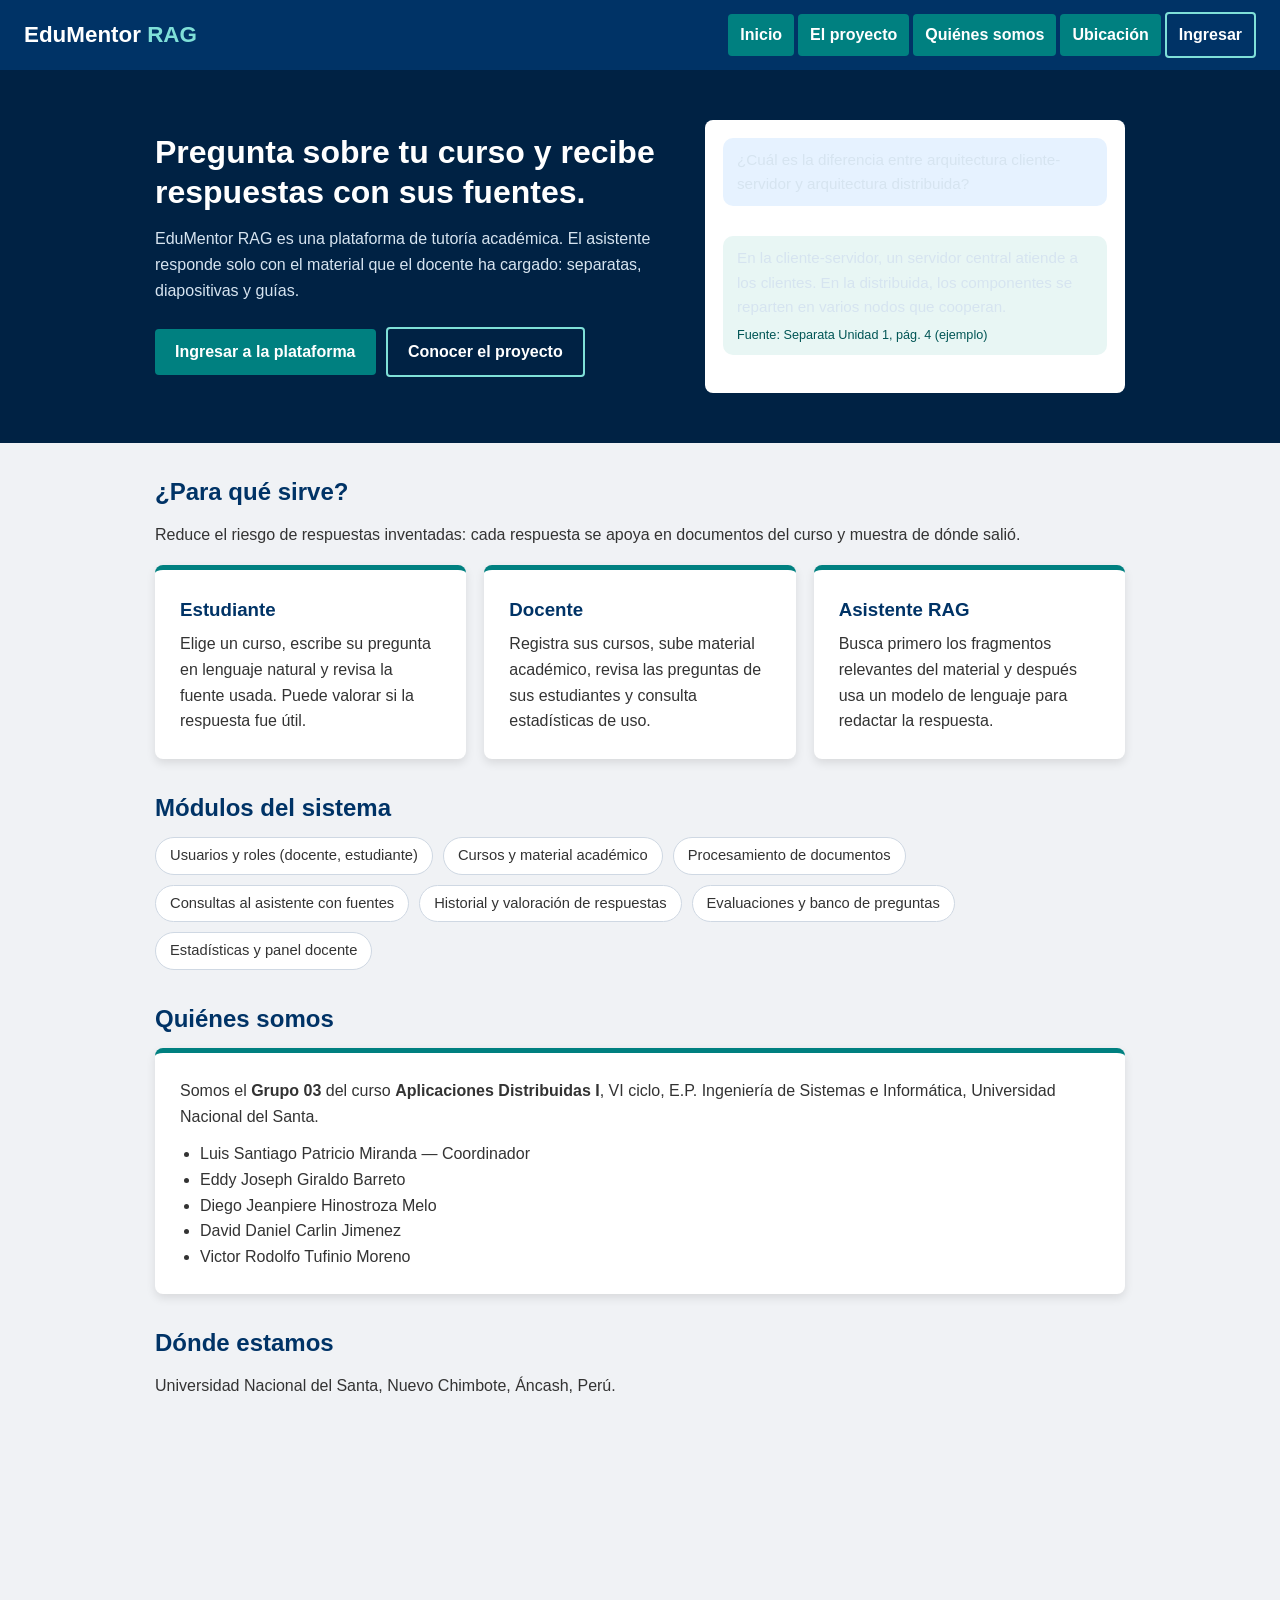
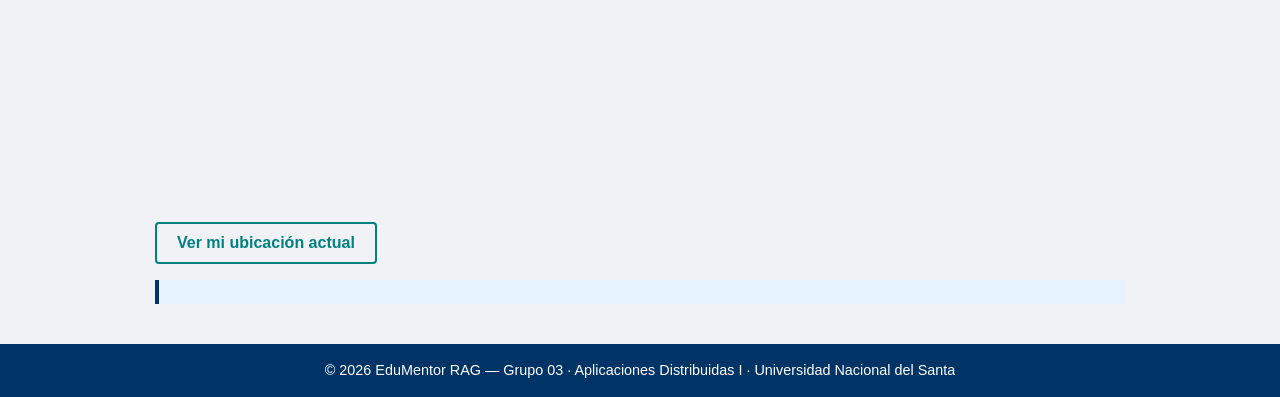
==== index.html @ 72c30a79 "Primer commit: subiendo proyecto" ====
<!DOCTYPE html>
<html lang="es">
<head>
<meta charset="UTF-8">
<meta name="viewport" content="width=device-width, initial-scale=1.0">
<title>Inicio | EduMentor RAG</title>
<link rel="stylesheet" href="css/styles.css">
</head>
<body>
<header class="header">
  <a class="logo" href="index.html">EduMentor <span>RAG</span></a>
  <button class="menu-btn" id="menuBtn" aria-label="Abrir menú">&#9776;</button>
  <nav class="nav" id="menu">
    <a href="index.html">Inicio</a>
    <a href="index.html#proyecto">El proyecto</a>
    <a href="index.html#nosotros">Quiénes somos</a>
    <a href="index.html#ubicacion">Ubicación</a>
    <a href="dashboard.html" id="navPanel" hidden>Mi panel</a>
    <a href="login.html" id="navLogin" class="btn-nav">Ingresar</a>
    <a href="#" id="navSalir" class="btn-nav" hidden>Salir</a>
  </nav>
</header>
<main>
  <section class="hero">
    <div class="hero-txt">
      <h1>Pregunta sobre tu curso y recibe respuestas con sus fuentes.</h1>
      <p>EduMentor RAG es una plataforma de tutoría académica. El asistente responde solo con el material que el docente ha cargado: separatas, diapositivas y guías.</p>
      <a class="btn" href="login.html">Ingresar a la plataforma</a>
      <a class="btn btn-sec" href="#proyecto">Conocer el proyecto</a>
    </div>
    <div class="chat-demo" aria-label="Ejemplo de consulta">
      <p class="burbuja est">¿Cuál es la diferencia entre arquitectura cliente-servidor y arquitectura distribuida?</p>
      <p class="burbuja ia">En la cliente-servidor, un servidor central atiende a los clientes. En la distribuida, los componentes se reparten en varios nodos que cooperan.
        <small>Fuente: Separata Unidad 1, pág. 4 (ejemplo)</small></p>
    </div>
  </section>

  <section class="container" id="proyecto">
    <h2>¿Para qué sirve?</h2>
    <p class="intro">Reduce el riesgo de respuestas inventadas: cada respuesta se apoya en documentos del curso y muestra de dónde salió.</p>
    <div class="grid">
      <article class="card"><h3>Estudiante</h3><p>Elige un curso, escribe su pregunta en lenguaje natural y revisa la fuente usada. Puede valorar si la respuesta fue útil.</p></article>
      <article class="card"><h3>Docente</h3><p>Registra sus cursos, sube material académico, revisa las preguntas de sus estudiantes y consulta estadísticas de uso.</p></article>
      <article class="card"><h3>Asistente RAG</h3><p>Busca primero los fragmentos relevantes del material y después usa un modelo de lenguaje para redactar la respuesta.</p></article>
    </div>
    <h2>Módulos del sistema</h2>
    <ul class="modulos">
      <li>Usuarios y roles (docente, estudiante)</li>
      <li>Cursos y material académico</li>
      <li>Procesamiento de documentos</li>
      <li>Consultas al asistente con fuentes</li>
      <li>Historial y valoración de respuestas</li>
      <li>Evaluaciones y banco de preguntas</li>
      <li>Estadísticas y panel docente</li>
    </ul>

  </section>

  <section class="container" id="nosotros">
    <h2>Quiénes somos</h2>
    <div class="card"> 
      <p>Somos el <strong>Grupo 03</strong> del curso <strong>Aplicaciones Distribuidas I</strong>, VI ciclo, E.P. Ingeniería de Sistemas e Informática, Universidad Nacional del Santa.</p>
      <ul class="integrantes">
        <li>Luis Santiago Patricio Miranda &mdash; Coordinador</li>
        <li>Eddy Joseph Giraldo Barreto</li>
        <li>Diego Jeanpiere Hinostroza Melo</li>
        <li>David Daniel Carlin Jimenez</li>
        <li>Victor Rodolfo Tufinio Moreno</li>
      </ul>
    </div>
  </section>

  <section class="container" id="ubicacion">
    <h2>Dónde estamos</h2>
    <p class="intro">Universidad Nacional del Santa, Nuevo Chimbote, Áncash, Perú.</p>
    <div class="mapa">
      <iframe title="Mapa de la Universidad Nacional del Santa"
        src="https://www.google.com/maps?q=Universidad+Nacional+del+Santa+Nuevo+Chimbote&output=embed"
        loading="lazy" allowfullscreen referrerpolicy="no-referrer-when-downgrade"></iframe>
    </div>
    <button class="btn btn-sec" id="btnUbicacion" type="button">Ver mi ubicación actual</button>
    <p id="ubicacionMsg" class="estado" aria-live="polite"></p>
  </section>
</main>
<footer class="footer">
  <p>&copy; 2026 EduMentor RAG &mdash; Grupo 03 &middot; Aplicaciones Distribuidas I &middot; Universidad Nacional del Santa</p>
</footer>
<script src="js/main.js"></script>
</body>
</html>
---- css/styles.css ----
:root{--azul:#003366;--azul-osc:#002244;--verde:#008080;--verde-osc:#005555;--fondo:#f0f2f5;--txt:#333}
*{box-sizing:border-box;margin:0;padding:0}
body{font-family:'Segoe UI',Tahoma,Geneva,Verdana,sans-serif;background:var(--fondo);color:var(--txt);line-height:1.6}
a{color:var(--verde)}
a:focus-visible,button:focus-visible,input:focus-visible,select:focus-visible,textarea:focus-visible{outline:3px solid #ffb703;outline-offset:2px}

/* Cabecera y navegación (Flexbox) */
.header{display:flex;justify-content:space-between;align-items:center;flex-wrap:wrap;background:var(--azul);padding:12px 24px}
.logo{color:#fff;font-size:1.4rem;font-weight:700;text-decoration:none}
.logo span{color:#7fe0d8}
.nav{display:flex;gap:4px;align-items:center;flex-wrap:wrap}
.nav a{color:#fff;text-decoration:none;padding:8px 12px;border-radius:4px;font-weight:600;transition:background .3s}
.nav a:hover,.nav a.activo{background:var(--verde)}
.nav .btn-nav{border:2px solid #7fe0d8}
.menu-btn{display:none;background:none;border:0;color:#fff;font-size:1.8rem;cursor:pointer}

/* Hero */
.hero{display:flex;gap:30px;align-items:center;justify-content:center;flex-wrap:wrap;background:var(--azul-osc);color:#fff;padding:50px 24px}
.hero-txt{flex:1 1 340px;max-width:520px}
.hero h1{font-size:2rem;line-height:1.25;margin-bottom:14px}
.hero p{margin-bottom:20px;color:#d6e4f0}
.chat-demo{flex:1 1 300px;max-width:420px;background:#fff;color:var(--txt);border-radius:8px;padding:18px;display:flex;flex-direction:column;gap:10px}
.burbuja{padding:10px 14px;border-radius:10px;font-size:.95rem}
.burbuja.est{background:#e6f2ff;align-self:flex-end}
.burbuja.ia{background:#e8f6f4}
.burbuja small{display:block;margin-top:6px;color:var(--verde-osc)}

/* Contenido */
.container{max-width:1000px;margin:30px auto;padding:0 15px}
.container.estrecho{max-width:700px}
.container h2{color:var(--azul);margin-bottom:10px}
.intro{margin-bottom:18px}
.grid{display:flex;gap:18px;flex-wrap:wrap;margin-bottom:30px}
.grid .card{flex:1 1 260px}
.card{background:#fff;padding:25px;border-radius:8px;box-shadow:0 4px 10px rgba(0,0,0,.1);border-top:5px solid var(--verde)}
.card h3{color:var(--azul);margin-bottom:6px}
.modulos{list-style:none;display:flex;flex-wrap:wrap;gap:10px;margin-bottom:20px}
.modulos li{background:#fff;border:1px solid #cfd8e3;border-radius:20px;padding:6px 14px;font-size:.92rem}
.estado{background:#e6f2ff;border-left:4px solid var(--azul);padding:12px 15px;margin-top:12px}
.integrantes{margin:12px 0 0 20px}
.mapa{margin-bottom:14px}
.mapa iframe{width:100%;height:380px;border:0;border-radius:8px}

/* Botones */
.btn{display:inline-block;background:var(--verde);color:#fff;border:0;padding:10px 20px;border-radius:4px;font-weight:700;text-decoration:none;cursor:pointer;font-size:1rem;margin:4px 6px 4px 0}
.btn:hover{background:var(--verde-osc)}
.btn-sec{background:transparent;border:2px solid var(--verde);color:var(--verde)}
.hero .btn-sec{color:#fff;border-color:#7fe0d8}

/* Formularios */
.form-group{margin-bottom:18px}
.form-group label{display:block;margin-bottom:6px;font-weight:600}
.form-group label.check{font-weight:400;margin-top:6px}
.input-control{width:100%;padding:10px;border:1px solid #ccc;border-radius:4px;font-size:14px}
.input-control:focus{border-color:var(--verde)}
.btn-submit{background:var(--verde);color:#fff;border:0;padding:12px 20px;font-size:16px;border-radius:4px;cursor:pointer;width:100%;font-weight:700}
.btn-submit:hover{background:var(--verde-osc)}
.alerta{background:#fdecea;border-left:4px solid #c0392b;padding:10px 14px;margin:10px 0;color:#7b1e14}
.resultado{background:#e6f2ff;border-left:4px solid var(--azul);padding:15px;margin-bottom:16px}
.ok{color:green}
.nota{margin-top:16px;font-size:.85rem;color:#555}

.footer{text-align:center;padding:15px;background:var(--azul);color:#fff;margin-top:40px;font-size:.9rem}

/* Responsive */
@media (max-width:700px){
  .menu-btn{display:block}
  .nav{display:none;flex-direction:column;align-items:stretch;width:100%;margin-top:10px}
  .nav.abierto{display:flex}
  .nav a{text-align:center;border-bottom:1px solid rgba(255,255,255,.1)}
  .hero h1{font-size:1.5rem}
  .card{padding:15px}
  .mapa iframe{height:280px}
}
@media (prefers-reduced-motion:reduce){*{transition:none!important}}
[hidden]{display:none!important}

/* Tarjeta con boceto en el panel */
.card-link{display:block;text-decoration:none;color:inherit;transition:transform .2s,box-shadow .2s}
.card-link:hover{transform:translateY(-3px);box-shadow:0 8px 16px rgba(0,0,0,.15)}
.boceto{display:flex;flex-direction:column;gap:8px;border:2px dashed #9fb3c8;border-radius:8px;padding:12px;margin:10px 0;background:#fafcff}
.b-linea{height:12px;border-radius:6px;background:#cfd8e3;display:block}
.b-der{width:60%;align-self:flex-end;background:#b9dcd9}
.b-izq{width:75%}
.b-izq.corta{width:45%}
.b-input{height:18px;border:2px solid #9fb3c8;border-radius:9px;display:block;margin-top:4px}

/* Chat */
.sr{position:absolute;left:-9999px}
.chat{background:#fff;border-radius:8px;box-shadow:0 4px 10px rgba(0,0,0,.1);border-top:5px solid var(--verde);padding:20px}
.chat-top{display:flex;justify-content:space-between;align-items:center;gap:12px;flex-wrap:wrap;margin-bottom:8px}
.chat-top h2{margin:0}
.chat-top select{width:auto;min-width:220px}
.aviso{font-size:.85rem;color:#555;margin-bottom:12px}
.chat-msgs{display:flex;flex-direction:column;gap:10px;min-height:260px;max-height:420px;overflow-y:auto;padding:12px;border:2px dashed #cfd8e3;border-radius:8px;background:#fafcff}
.chat-msgs .burbuja{max-width:85%}
.chat-msgs .est{align-self:flex-end}
.valorar{display:flex;gap:6px;flex-wrap:wrap;margin-top:8px}
.valorar button{border:1px solid #9fb3c8;background:#fff;border-radius:14px;padding:3px 10px;font-size:.8rem;cursor:pointer}
.valorar button:hover{background:#e8f6f4}
.chips{display:flex;gap:8px;flex-wrap:wrap;margin:12px 0}
.chip{border:1px solid var(--verde);color:var(--verde-osc);background:#fff;border-radius:16px;padding:5px 12px;font-size:.85rem;cursor:pointer}
.chip:hover{background:#e8f6f4}
.chat-form{display:flex;gap:8px}
.chat-form .btn{margin:0}
@media (max-width:700px){.chat-top select{width:100%}}

/* Estilos complementarios para módulos de EduMentor RAG */
.acciones-top{display:flex;justify-content:space-between;align-items:center;flex-wrap:wrap;gap:12px;margin-bottom:20px}
.btn-sm{padding:6px 12px;font-size:0.85rem;margin:0 4px 4px 0}
.btn-peligro{background:#c0392b}
.btn-peligro:hover{background:#962d22}
.alerta-exito{background:#eafaf1;border-left:4px solid #2ecc71;padding:12px 16px;margin:12px 0;color:#1e8449;border-radius:0 4px 4px 0}

/* Tablas responsivas */
.tabla-responsive{width:100%;overflow-x:auto;margin:15px 0}
.tabla{width:100%;border-collapse:collapse;background:#fff;border-radius:8px;overflow:hidden;box-shadow:0 2px 6px rgba(0,0,0,.08)}
.tabla th,.tabla td{padding:12px 14px;text-align:left;border-bottom:1px solid #eef2f6;font-size:0.92rem}
.tabla th{background:#e8f0f8;color:var(--azul);font-weight:700}
.tabla tr:hover{background:#f8fafc}

/* Badges e indicadores */
.badge{display:inline-block;padding:3px 10px;border-radius:12px;font-size:0.78rem;font-weight:600}
.badge-verde{background:#e6f7f2;color:#006655}
.badge-azul{background:#e6f0fa;color:#003366}
.badge-amarillo{background:#fff8e6;color:#b78103}
.badge-rojo{background:#fdecea;color:#a82315}

/* Métricas y Estadísticas */
.stats-grid{display:grid;grid-template-columns:repeat(auto-fit,minmax(210px,1fr));gap:16px;margin:20px 0}
.stat-card{background:#fff;padding:20px;border-radius:8px;box-shadow:0 3px 8px rgba(0,0,0,.08);border-left:5px solid var(--verde)}
.stat-card.azul{border-left-color:var(--azul)}
.stat-card.amarillo{border-left-color:#f39c12}
.stat-num{font-size:2.2rem;font-weight:700;color:var(--azul);line-height:1.1;margin-bottom:6px}
.stat-label{font-size:0.88rem;color:#555;font-weight:600}

/* Fuentes RAG y fragmentos */
.fuente-box{background:#f2f8f7;border:1px solid #bce3dc;border-radius:6px;padding:10px 14px;margin-top:10px;font-size:0.88rem}
.fuente-box strong{color:var(--verde-osc)}
.fuente-texto{font-style:italic;color:#333;margin-top:4px;display:block;border-left:3px solid var(--verde);padding-left:8px;background:#fff;padding:6px 10px;border-radius:0 4px 4px 0}
.reportar-box{margin-top:8px;font-size:0.82rem;color:#555}
.reportar-box select{padding:4px 8px;font-size:0.82rem;border-radius:4px;border:1px solid #cfd8e3}

/* Módulo de Evaluación / Quiz */
.quiz-card{background:#fff;padding:20px;border-radius:8px;box-shadow:0 3px 8px rgba(0,0,0,.08);margin-bottom:20px;border-left:4px solid var(--azul)}
.quiz-pregunta{font-weight:700;font-size:1.05rem;margin-bottom:12px;color:var(--azul-osc)}
.quiz-opcion{display:block;padding:10px 14px;border:1px solid #dcdfe6;border-radius:6px;margin-bottom:8px;cursor:pointer;transition:background .2s}
.quiz-opcion:hover{background:#f4f8fb}
.quiz-opcion input{margin-right:10px}
.quiz-explicacion{background:#eef6fc;border-left:3px solid var(--azul);padding:10px 14px;margin-top:10px;border-radius:0 4px 4px 0;font-size:0.88rem}
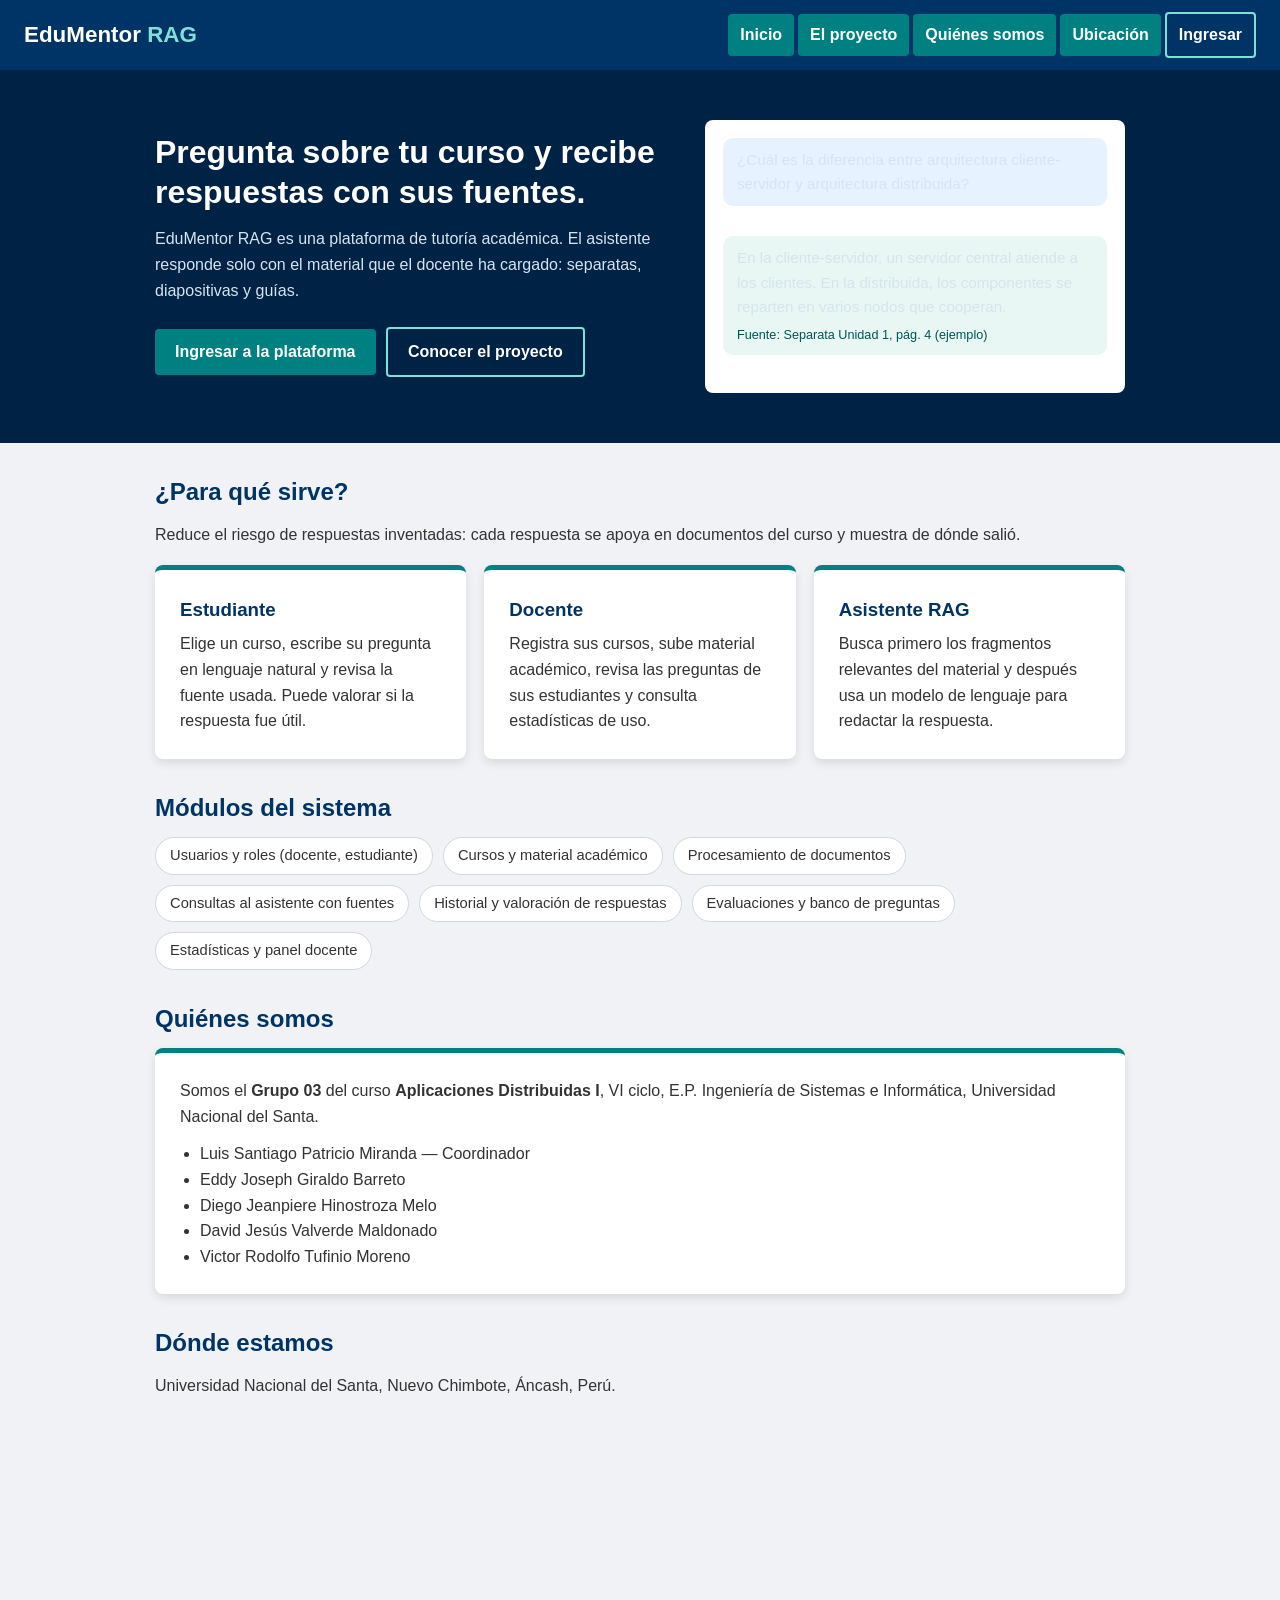
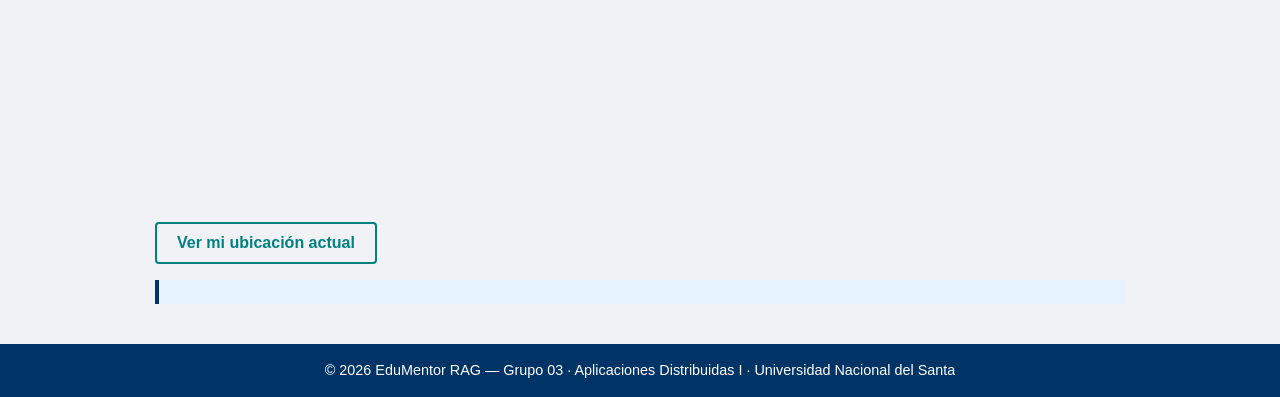
==== commit 760fb3a4: "Sincronización local" ====
--- a/index.html
+++ b/index.html
@@ -64,7 +64,7 @@
         <li>Luis Santiago Patricio Miranda &mdash; Coordinador</li>
         <li>Eddy Joseph Giraldo Barreto</li>
         <li>Diego Jeanpiere Hinostroza Melo</li>
-        <li>David Daniel Carlin Jimenez</li>
+        <li>David Jesús Valverde Maldonado</li>
         <li>Victor Rodolfo Tufinio Moreno</li>
       </ul>
     </div>
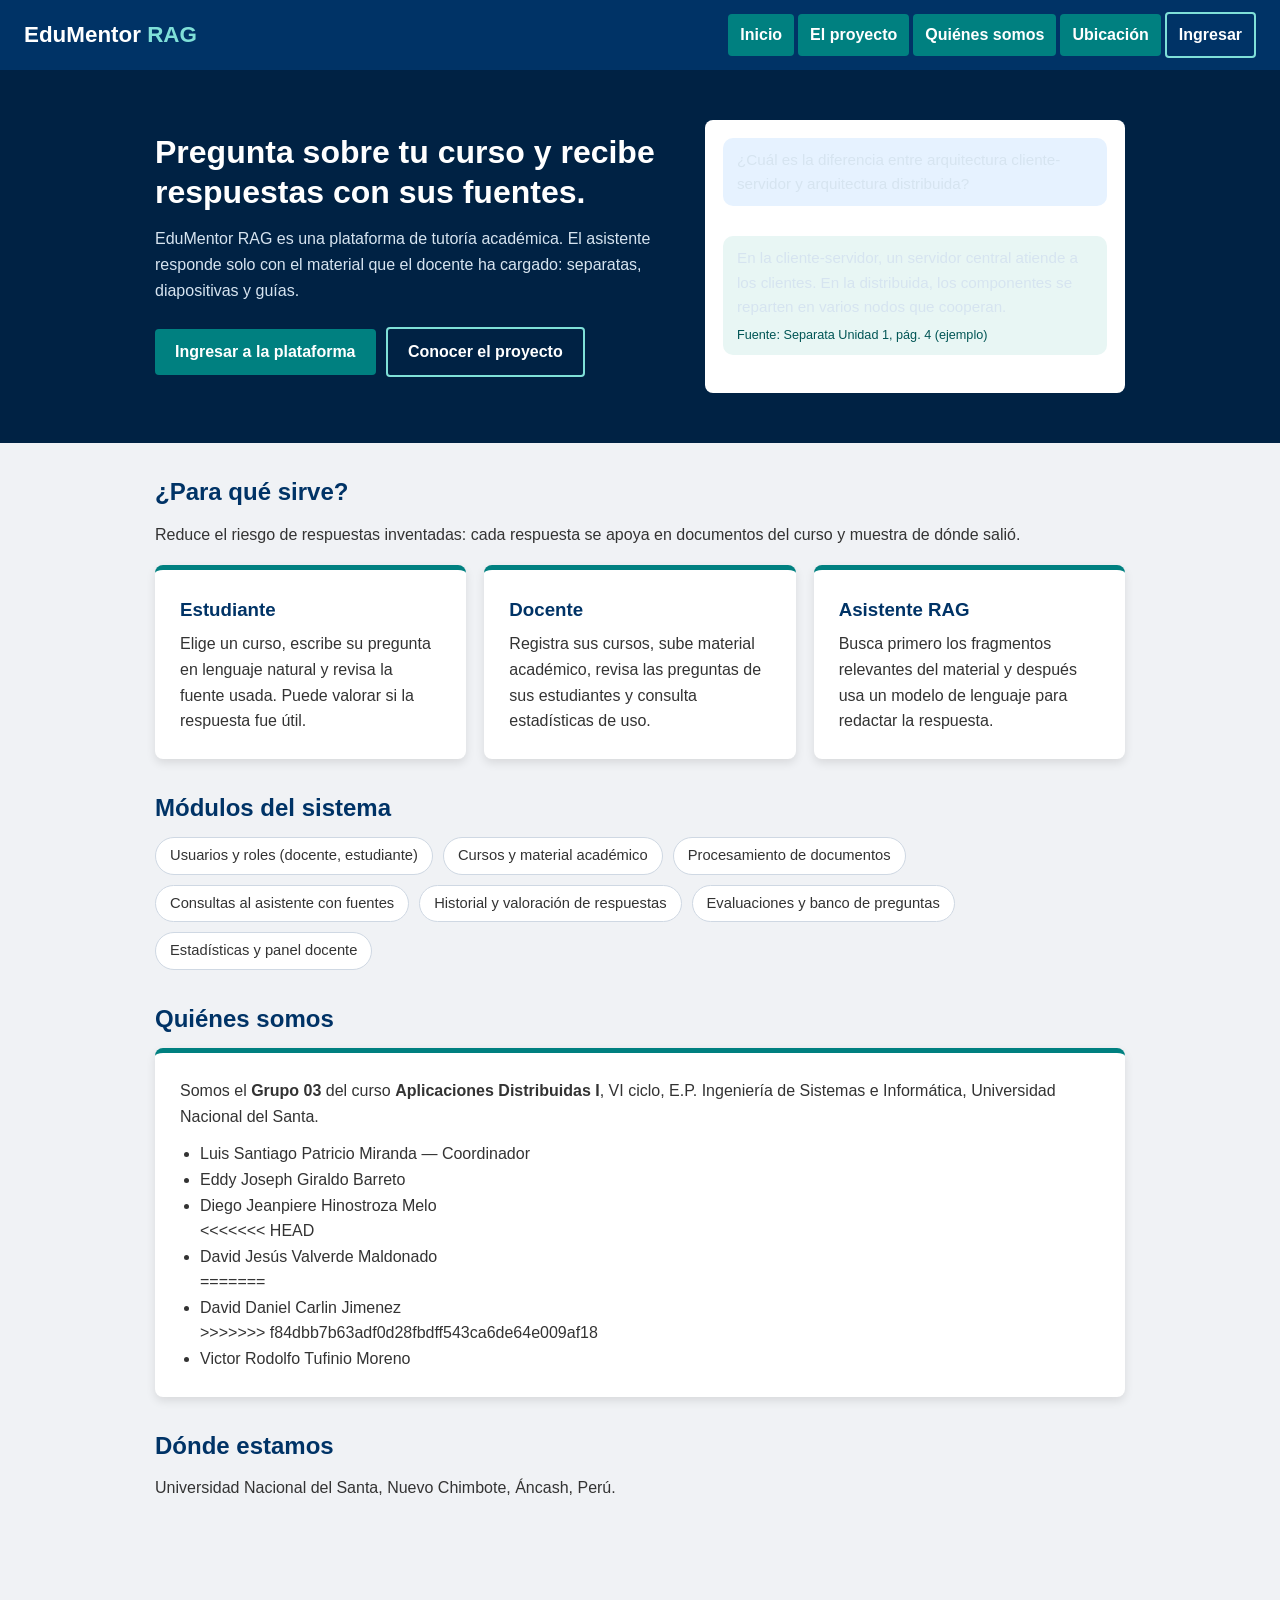
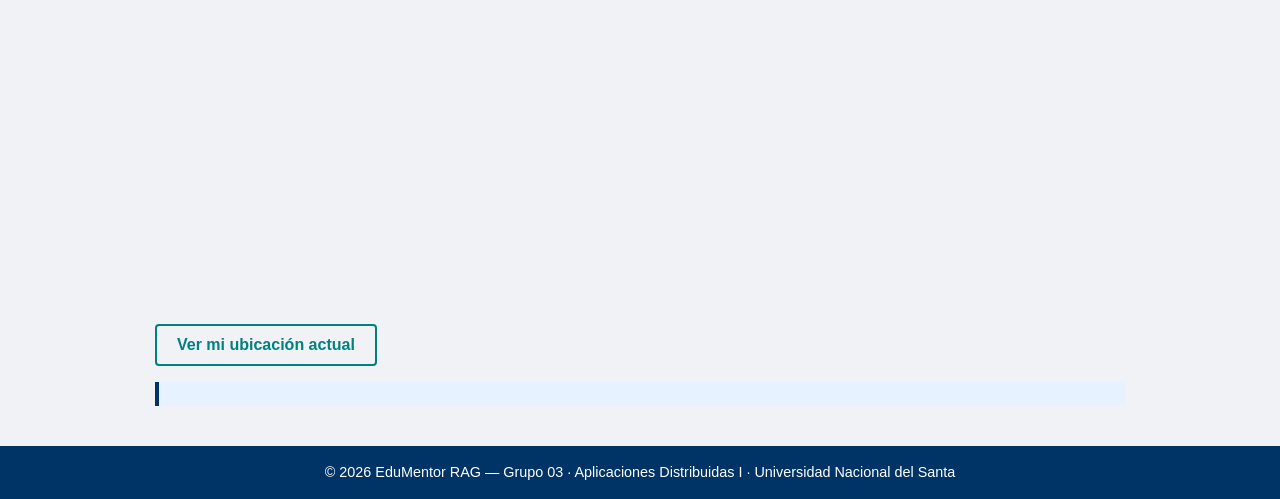
==== commit fc92b02d: "cambio  de nombre" ====
--- a/index.html
+++ b/index.html
@@ -64,7 +64,11 @@
         <li>Luis Santiago Patricio Miranda &mdash; Coordinador</li>
         <li>Eddy Joseph Giraldo Barreto</li>
         <li>Diego Jeanpiere Hinostroza Melo</li>
+<<<<<<< HEAD
         <li>David Jesús Valverde Maldonado</li>
+=======
+        <li>David Daniel Carlin Jimenez</li>
+>>>>>>> f84dbb7b63adf0d28fbdff543ca6de64e009af18
         <li>Victor Rodolfo Tufinio Moreno</li>
       </ul>
     </div>
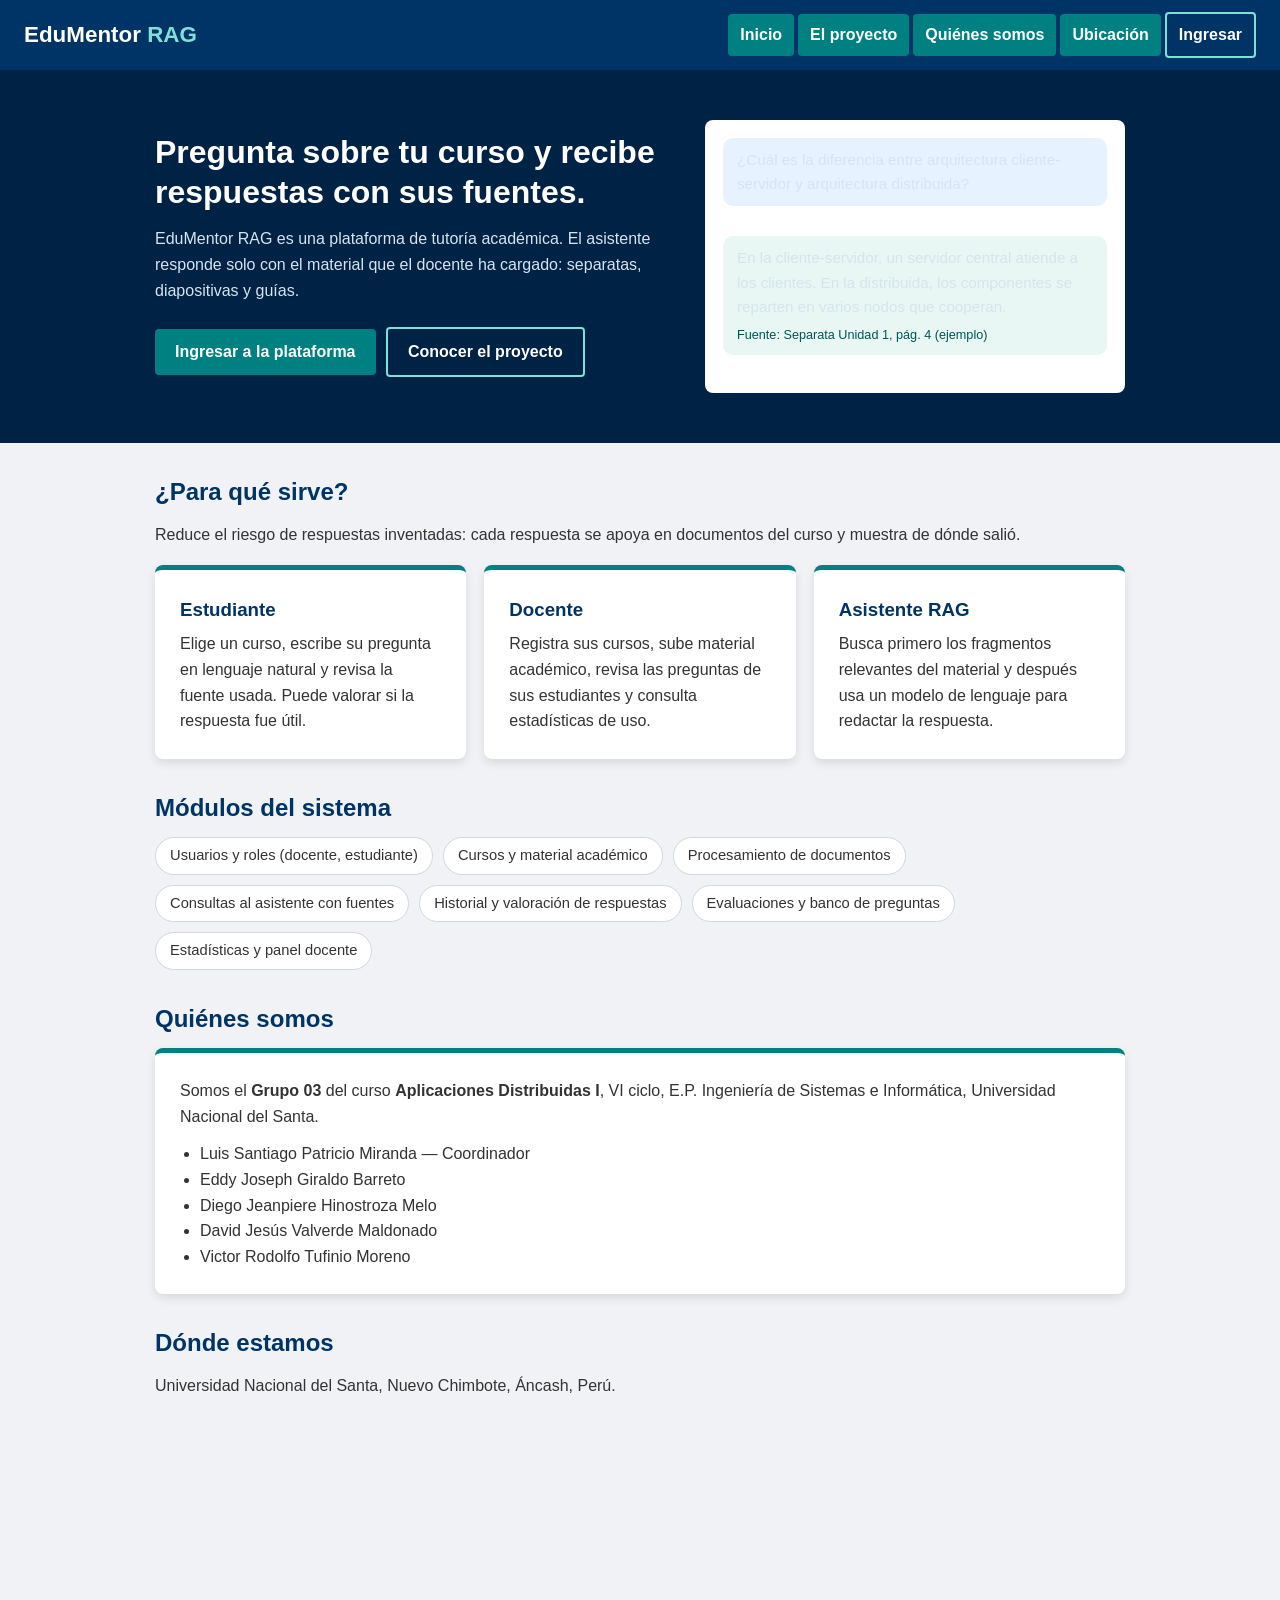
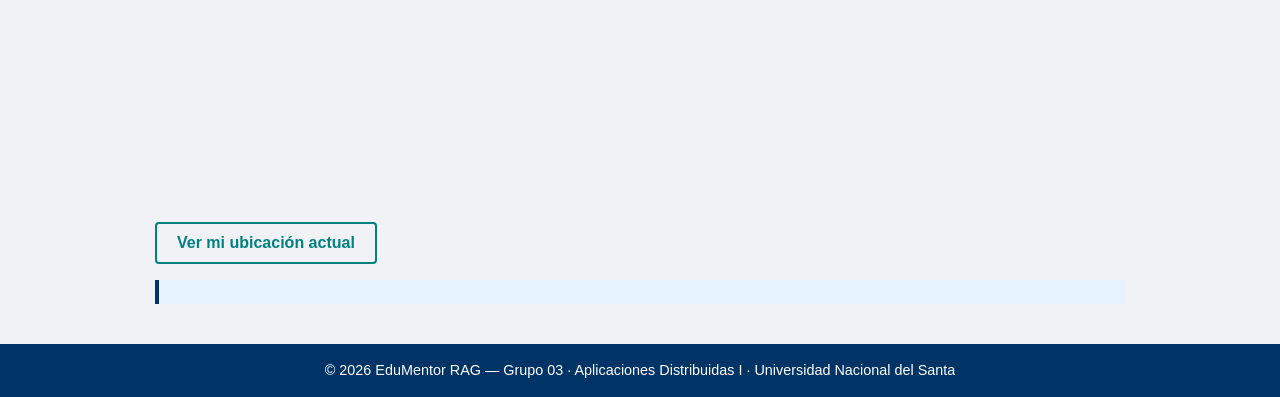
==== commit 8e49ca72: "cambio de nombre" ====
--- a/index.html
+++ b/index.html
@@ -64,11 +64,7 @@
         <li>Luis Santiago Patricio Miranda &mdash; Coordinador</li>
         <li>Eddy Joseph Giraldo Barreto</li>
         <li>Diego Jeanpiere Hinostroza Melo</li>
-<<<<<<< HEAD
         <li>David Jesús Valverde Maldonado</li>
-=======
-        <li>David Daniel Carlin Jimenez</li>
->>>>>>> f84dbb7b63adf0d28fbdff543ca6de64e009af18
         <li>Victor Rodolfo Tufinio Moreno</li>
       </ul>
     </div>
